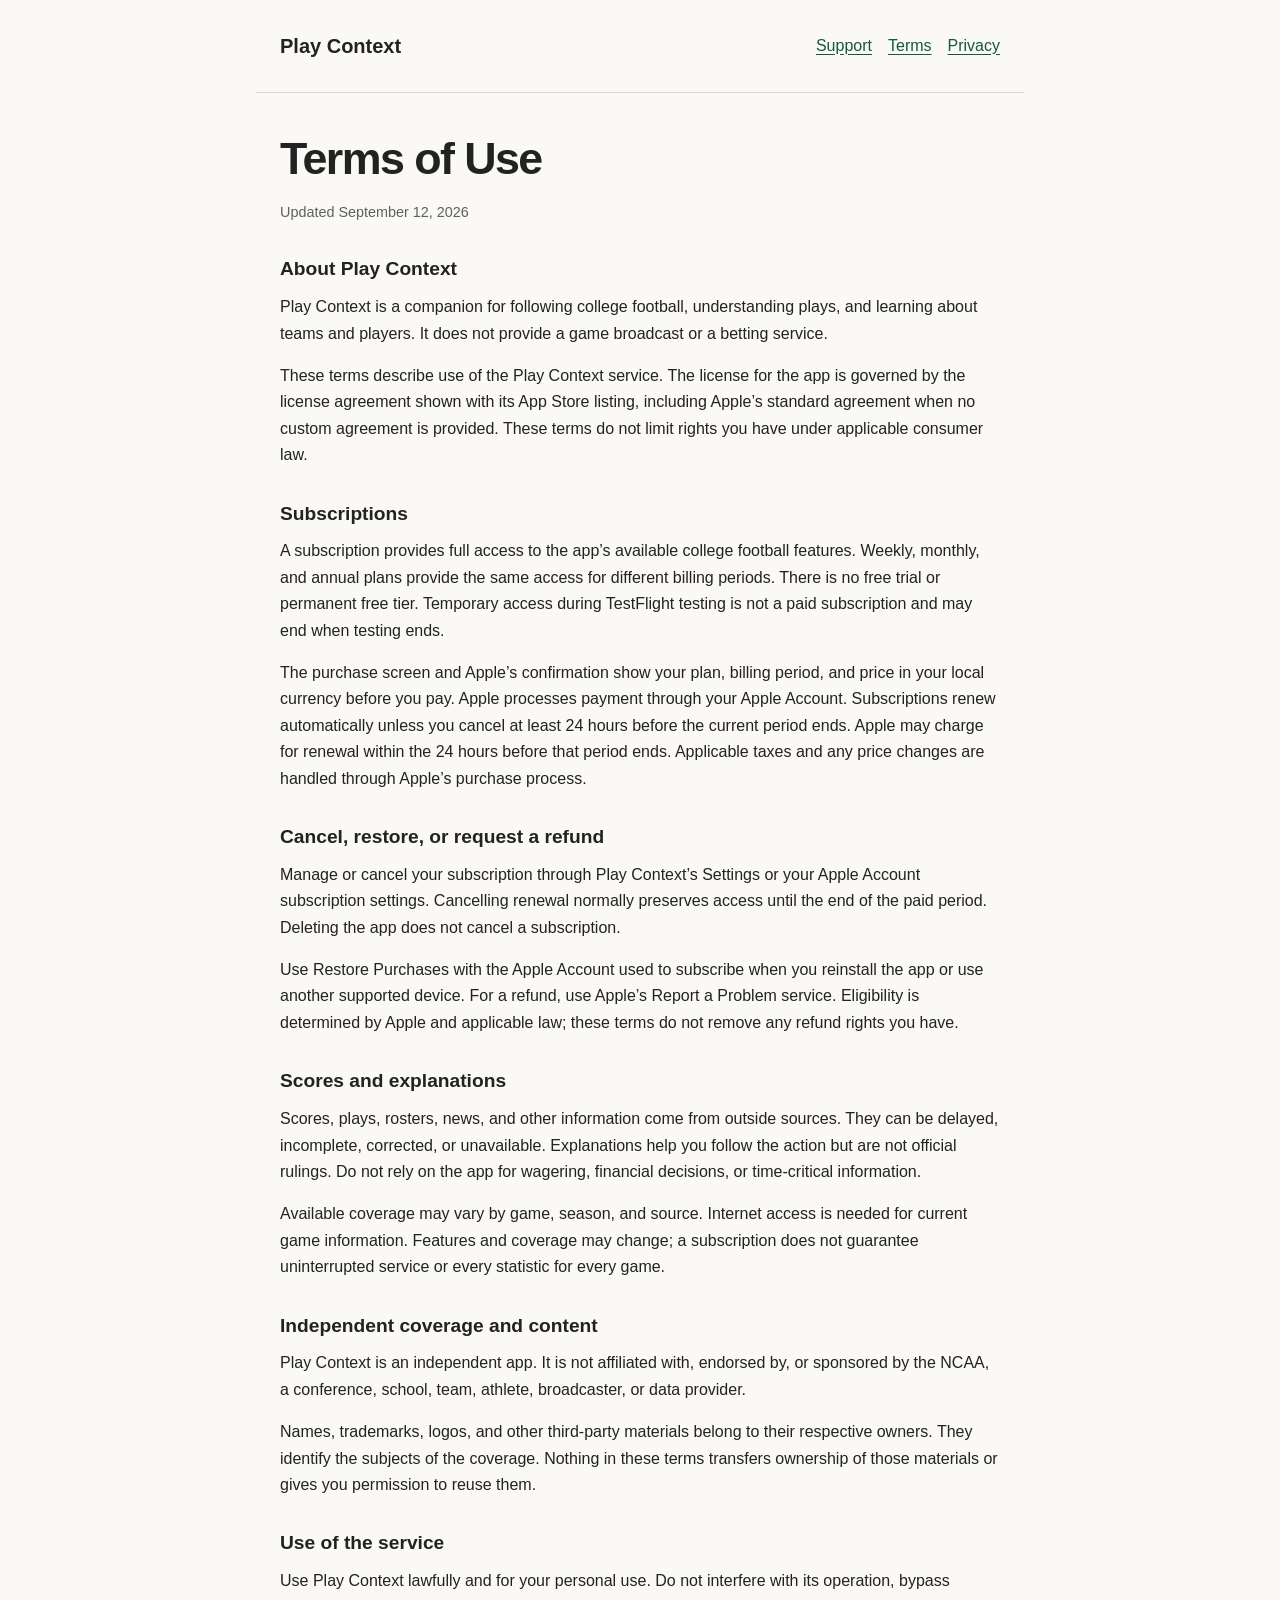
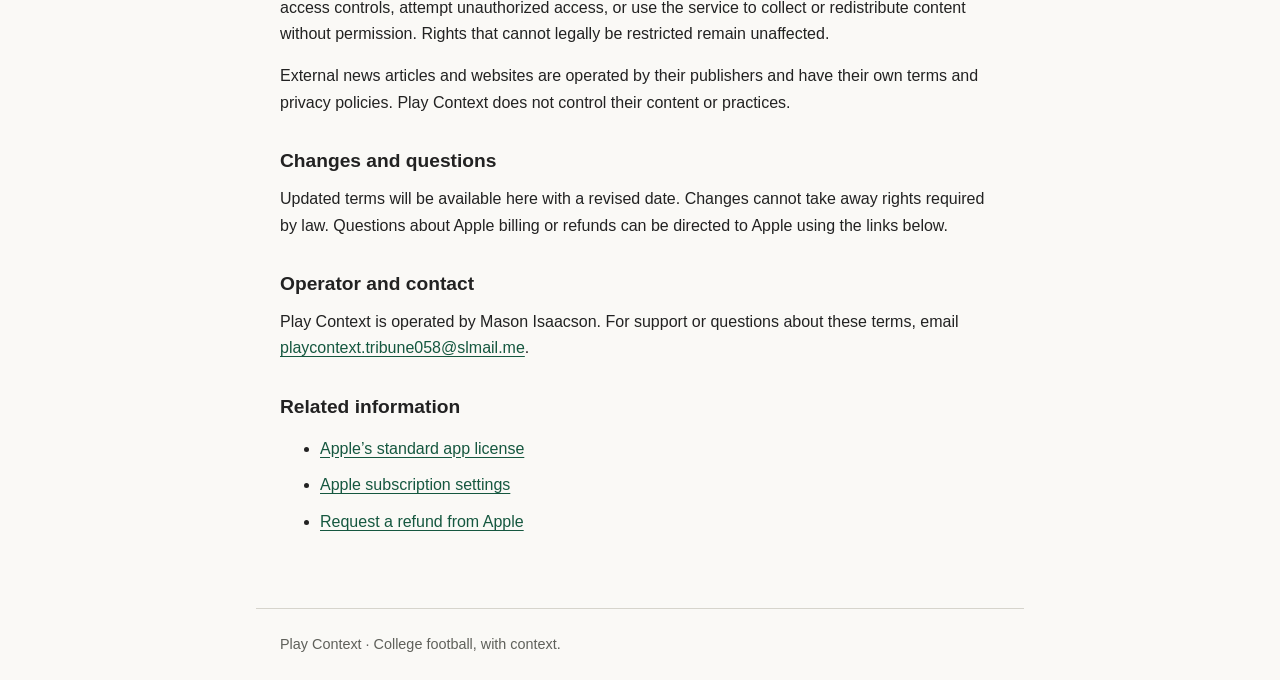
==== terms.html @ 9c214efd "Publish Play Context support and legal pages" ====
<!doctype html>
<html lang="en">
<head>
  <meta charset="utf-8">
  <meta name="viewport" content="width=device-width, initial-scale=1">
  <meta name="description" content="Terms of Use for Play Context, the college football companion.">
  <title>Terms of Use · Play Context</title>
  <link rel="stylesheet" href="styles.css">
</head>
<body>
  <a class="skip" href="#content">Skip to content</a>
  <header><a class="brand" href="index.html">Play Context</a>
    <nav aria-label="Main"><a href="index.html">Support</a><a href="terms.html">Terms</a><a href="privacy.html">Privacy</a></nav>
  </header>
  <main id="content">
    <h1>Terms of Use</h1>
    <p class="updated">Updated September 12, 2026</p>
    <section>
      <h2>About Play Context</h2>
      <p>Play Context is a companion for following college football, understanding plays, and learning about teams and players. It does not provide a game broadcast or a betting service.</p>
      <p>These terms describe use of the Play Context service. The license for the app is governed by the license agreement shown with its App Store listing, including Apple’s standard agreement when no custom agreement is provided. These terms do not limit rights you have under applicable consumer law.</p>
    </section>
    <section>
      <h2>Subscriptions</h2>
      <p>A subscription provides full access to the app’s available college football features. Weekly, monthly, and annual plans provide the same access for different billing periods. There is no free trial or permanent free tier. Temporary access during TestFlight testing is not a paid subscription and may end when testing ends.</p>
      <p>The purchase screen and Apple’s confirmation show your plan, billing period, and price in your local currency before you pay. Apple processes payment through your Apple Account. Subscriptions renew automatically unless you cancel at least 24 hours before the current period ends. Apple may charge for renewal within the 24 hours before that period ends. Applicable taxes and any price changes are handled through Apple’s purchase process.</p>
    </section>
    <section>
      <h2>Cancel, restore, or request a refund</h2>
      <p>Manage or cancel your subscription through Play Context’s Settings or your Apple Account subscription settings. Cancelling renewal normally preserves access until the end of the paid period. Deleting the app does not cancel a subscription.</p>
      <p>Use Restore Purchases with the Apple Account used to subscribe when you reinstall the app or use another supported device. For a refund, use Apple’s Report a Problem service. Eligibility is determined by Apple and applicable law; these terms do not remove any refund rights you have.</p>
    </section>
    <section>
      <h2>Scores and explanations</h2>
      <p>Scores, plays, rosters, news, and other information come from outside sources. They can be delayed, incomplete, corrected, or unavailable. Explanations help you follow the action but are not official rulings. Do not rely on the app for wagering, financial decisions, or time-critical information.</p>
      <p>Available coverage may vary by game, season, and source. Internet access is needed for current game information. Features and coverage may change; a subscription does not guarantee uninterrupted service or every statistic for every game.</p>
    </section>
    <section>
      <h2>Independent coverage and content</h2>
      <p>Play Context is an independent app. It is not affiliated with, endorsed by, or sponsored by the NCAA, a conference, school, team, athlete, broadcaster, or data provider.</p>
      <p>Names, trademarks, logos, and other third-party materials belong to their respective owners. They identify the subjects of the coverage. Nothing in these terms transfers ownership of those materials or gives you permission to reuse them.</p>
    </section>
    <section>
      <h2>Use of the service</h2>
      <p>Use Play Context lawfully and for your personal use. Do not interfere with its operation, bypass access controls, attempt unauthorized access, or use the service to collect or redistribute content without permission. Rights that cannot legally be restricted remain unaffected.</p>
      <p>External news articles and websites are operated by their publishers and have their own terms and privacy policies. Play Context does not control their content or practices.</p>
    </section>
    <section>
      <h2>Changes and questions</h2>
      <p>Updated terms will be available here with a revised date. Changes cannot take away rights required by law. Questions about Apple billing or refunds can be directed to Apple using the links below.</p>
    </section>
    <section>
      <h2>Operator and contact</h2>
      <p>Play Context is operated by Mason Isaacson. For support or questions about these terms, email <a href="mailto:playcontext.tribune058@slmail.me">playcontext.tribune058@slmail.me</a>.</p>
    </section>
    <section><h2>Related information</h2><ul>
      <li><a href="https://www.apple.com/legal/internet-services/itunes/dev/stdeula/">Apple’s standard app license</a></li>
      <li><a href="https://apps.apple.com/account/subscriptions">Apple subscription settings</a></li>
      <li><a href="https://reportaproblem.apple.com/">Request a refund from Apple</a></li>
    </ul></section>
  </main>
  <footer>Play Context · College football, with context.</footer>
</body>
</html>
---- styles.css ----
:root { color-scheme: light dark; font-family: -apple-system, BlinkMacSystemFont, "Segoe UI", sans-serif; line-height: 1.65; color: #222; background: #faf9f6; }
* { box-sizing: border-box; }
body { margin: 0; overflow-wrap: anywhere; }
header, main, footer { max-width: 48rem; margin: auto; padding: 1.5rem; }
header { display: flex; flex-wrap: wrap; gap: 1rem 2rem; align-items: center; justify-content: space-between; border-bottom: 1px solid #d6d4cc; }
a { color: #15573f; text-underline-offset: .2em; }
a:focus-visible { outline: 3px solid #986414; outline-offset: 4px; }
nav { display: flex; flex-wrap: wrap; gap: 1rem; }
nav a { display: inline-flex; align-items: center; min-height: 44px; }
.brand { font-weight: 750; font-size: 1.25rem; color: inherit; text-decoration: none; }
h1 { font-size: clamp(2rem, 6vw, 2.8rem); line-height: 1.15; letter-spacing: -.035em; margin: 1rem 0; }
h2 { font-size: 1.2rem; line-height: 1.35; margin: 0 0 .75rem; }
p { margin: 0 0 1rem; }
section { margin-top: 2rem; }
.updated, footer { color: #5f605a; font-size: .9rem; }
footer { border-top: 1px solid #d6d4cc; margin-top: 2rem; }
li { margin-block: .65rem; }
.skip { position: absolute; top: -10rem; left: 1rem; padding: .75rem; background: #faf9f6; z-index: 1; }
.skip:focus { top: 1rem; }
@media (prefers-color-scheme: dark) {
  :root { color: #eae9e5; background: #171918; }
  a { color: #a3d7bb; }
  header, footer { border-color: #444842; }
  .updated, footer { color: #b1b5ae; }
  .skip { background: #171918; }
}
@media print {
  :root { color: #000; background: #fff; }
  header, footer, .skip { display: none; }
  main { max-width: none; padding: 0; }
  h2 { break-after: avoid; }
}
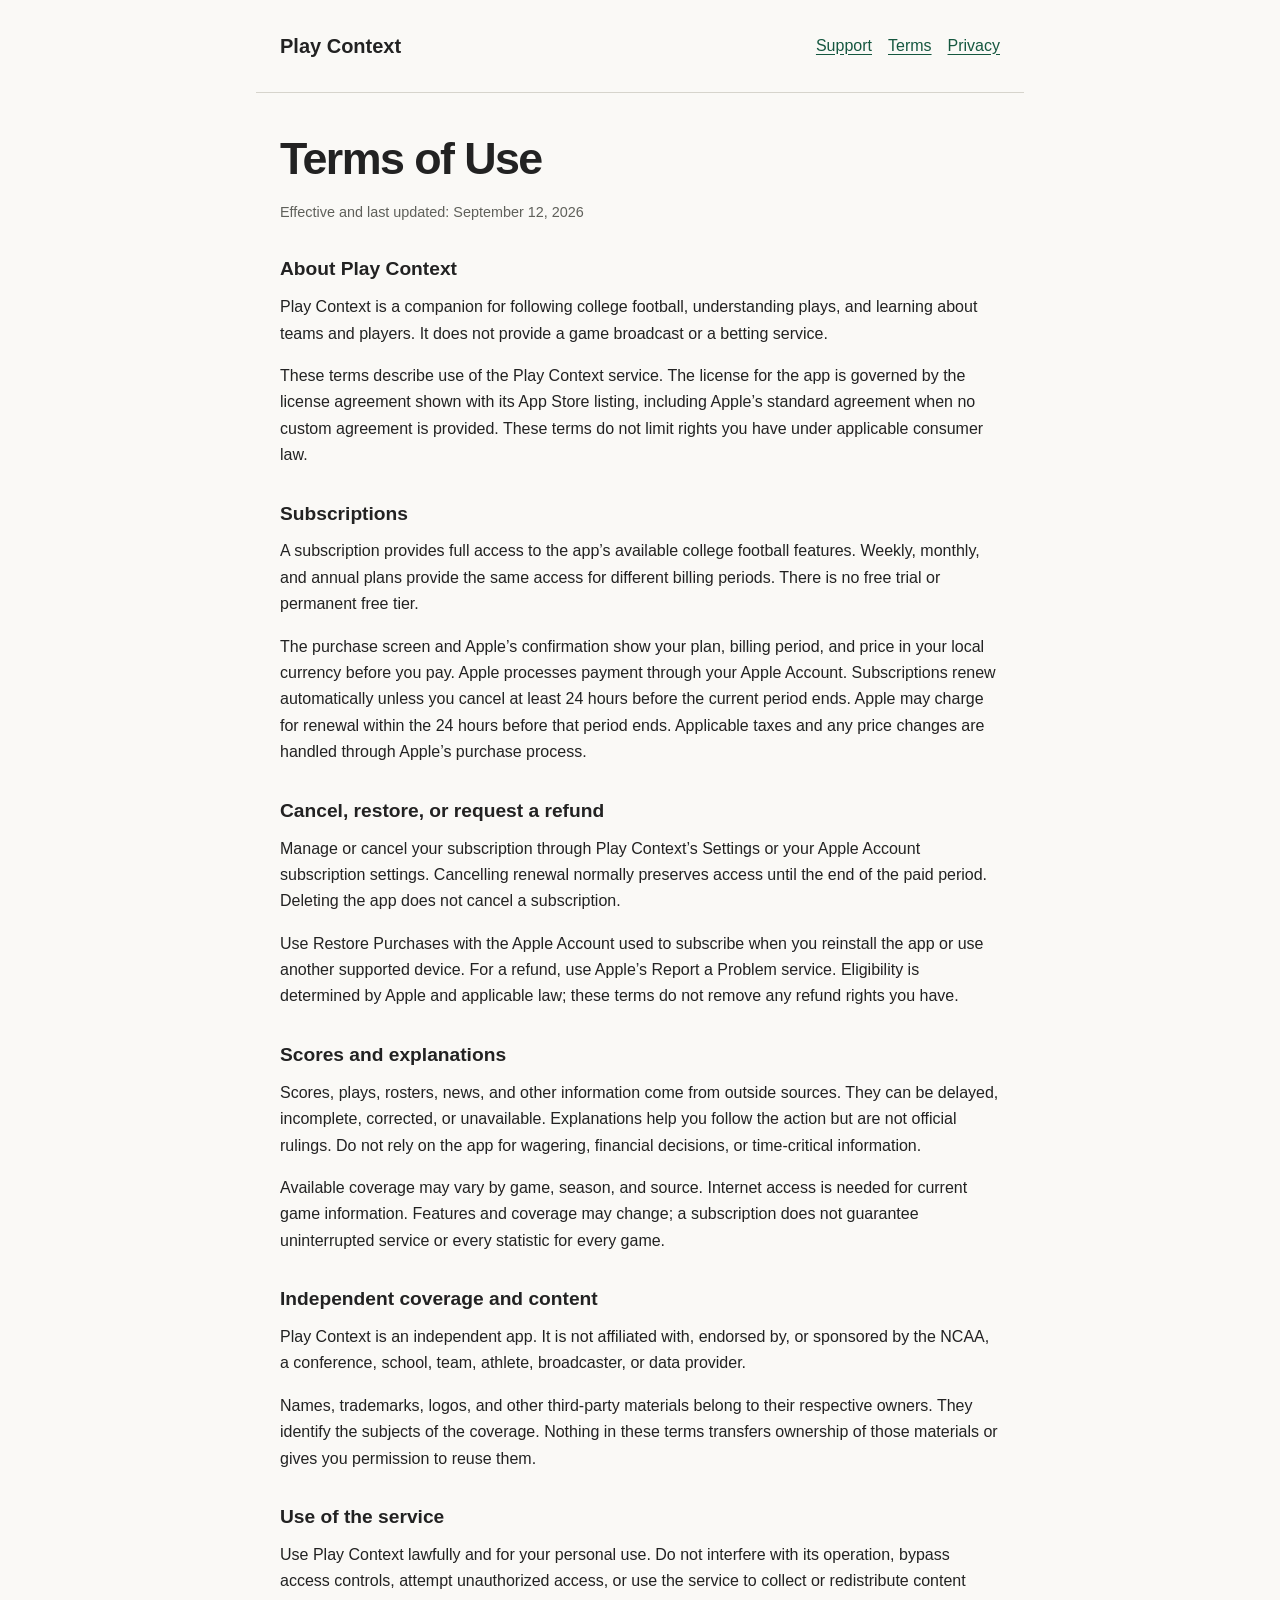
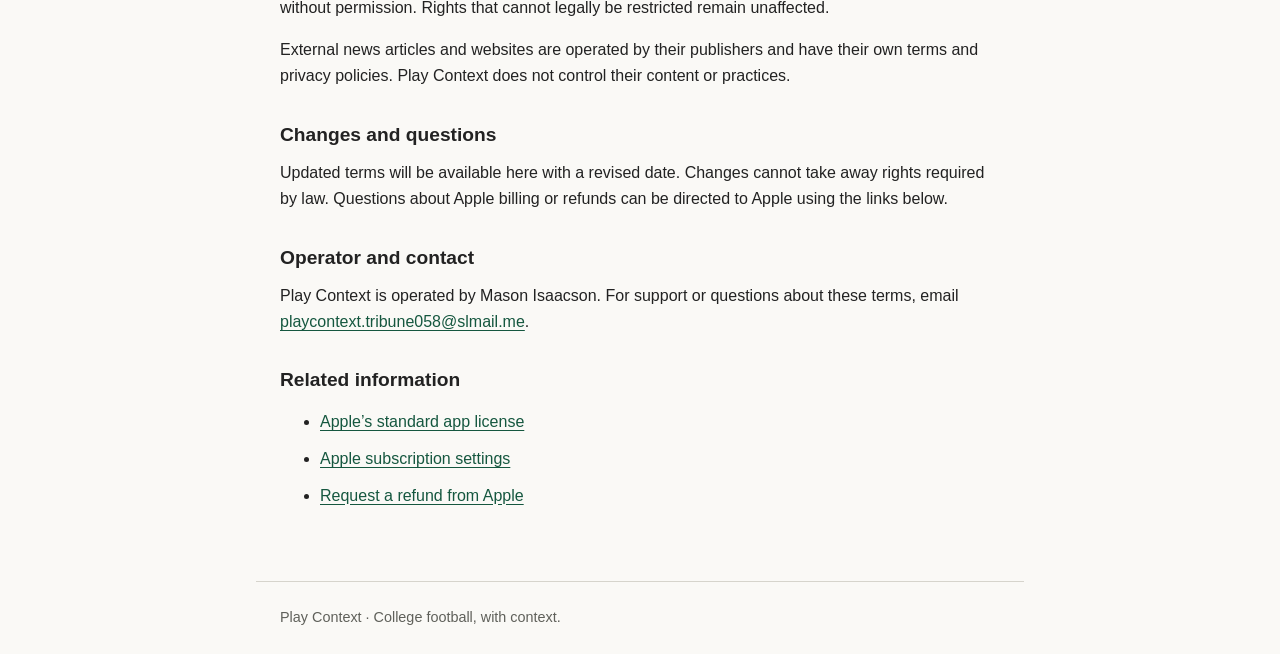
==== commit 18dccdff: "Clarify policy dates, identifiers, and third-party tracking" ====
--- a/terms.html
+++ b/terms.html
@@ -14,7 +14,7 @@
   </header>
   <main id="content">
     <h1>Terms of Use</h1>
-    <p class="updated">Updated September 12, 2026</p>
+    <p class="updated">Effective and last updated: September 12, 2026</p>
     <section>
       <h2>About Play Context</h2>
       <p>Play Context is a companion for following college football, understanding plays, and learning about teams and players. It does not provide a game broadcast or a betting service.</p>
@@ -22,7 +22,7 @@
     </section>
     <section>
       <h2>Subscriptions</h2>
-      <p>A subscription provides full access to the app’s available college football features. Weekly, monthly, and annual plans provide the same access for different billing periods. There is no free trial or permanent free tier. Temporary access during TestFlight testing is not a paid subscription and may end when testing ends.</p>
+      <p>A subscription provides full access to the app’s available college football features. Weekly, monthly, and annual plans provide the same access for different billing periods. There is no free trial or permanent free tier.</p>
       <p>The purchase screen and Apple’s confirmation show your plan, billing period, and price in your local currency before you pay. Apple processes payment through your Apple Account. Subscriptions renew automatically unless you cancel at least 24 hours before the current period ends. Apple may charge for renewal within the 24 hours before that period ends. Applicable taxes and any price changes are handled through Apple’s purchase process.</p>
     </section>
     <section>
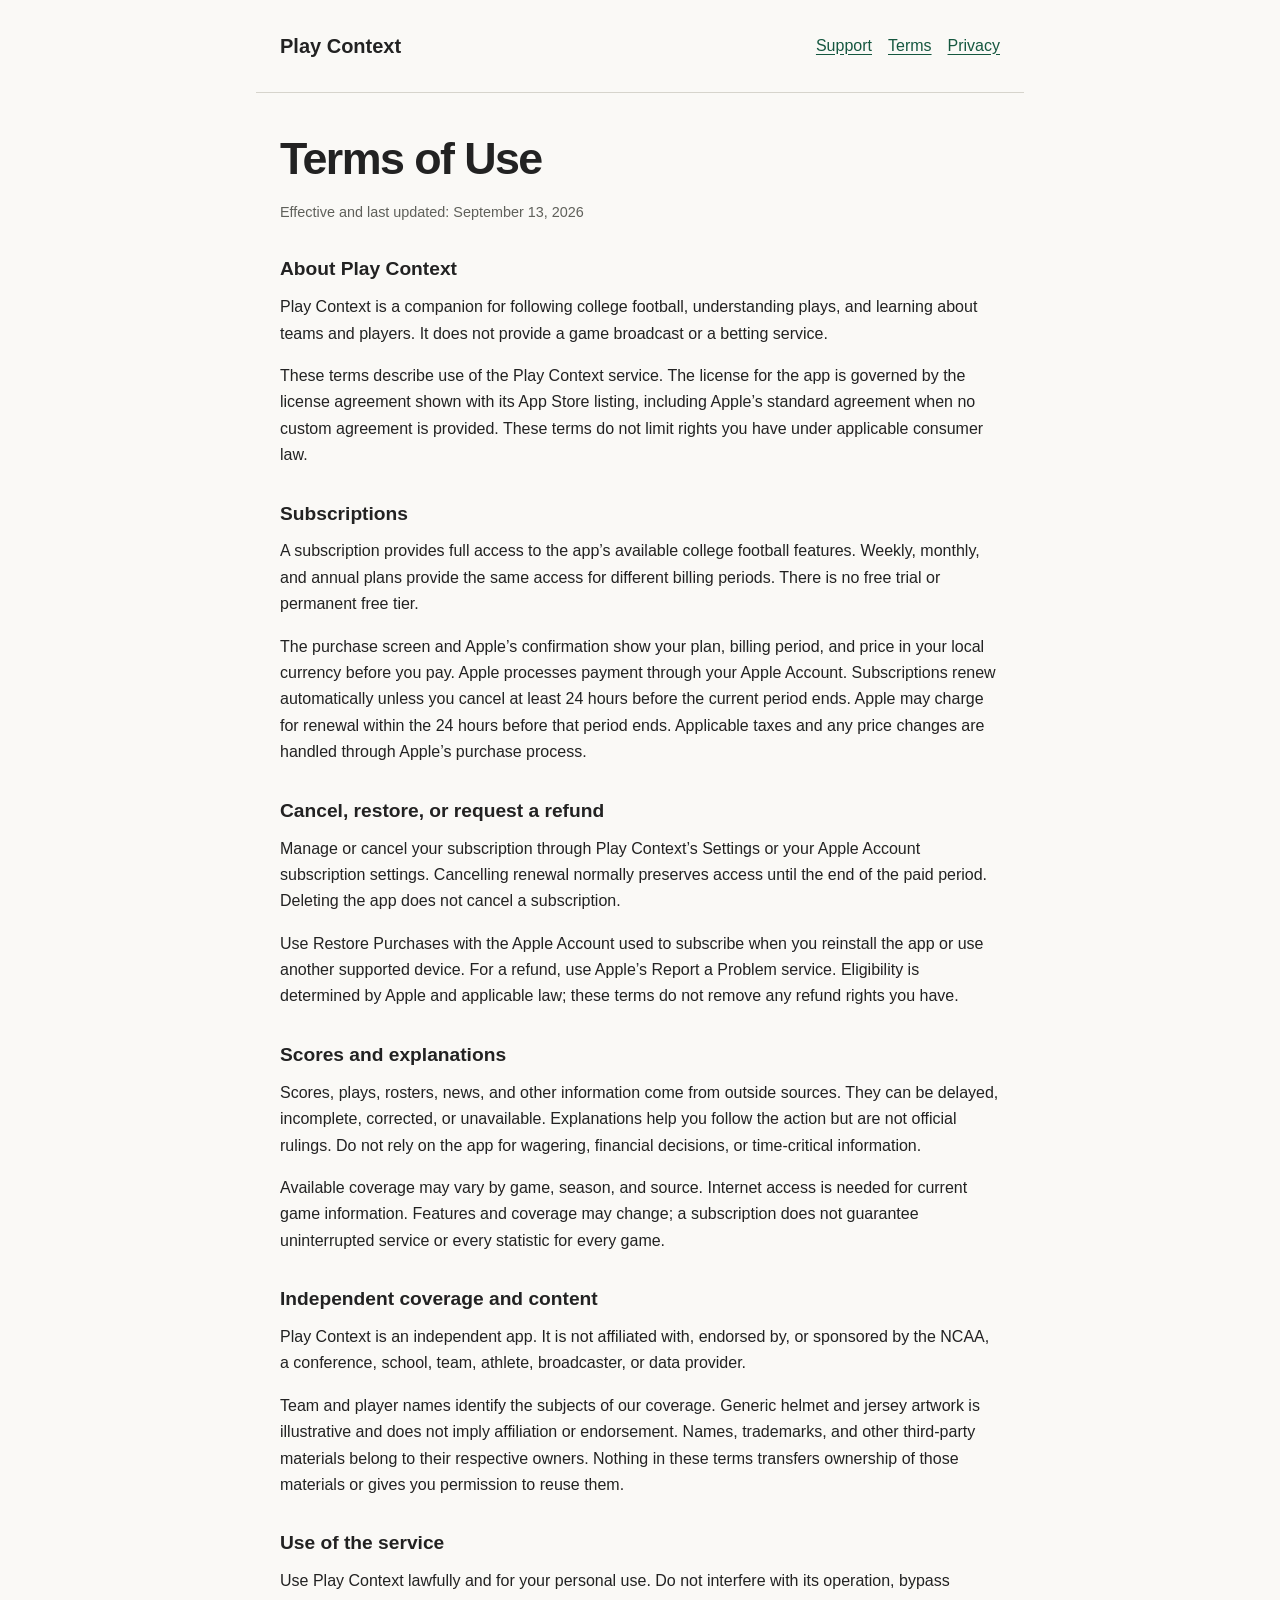
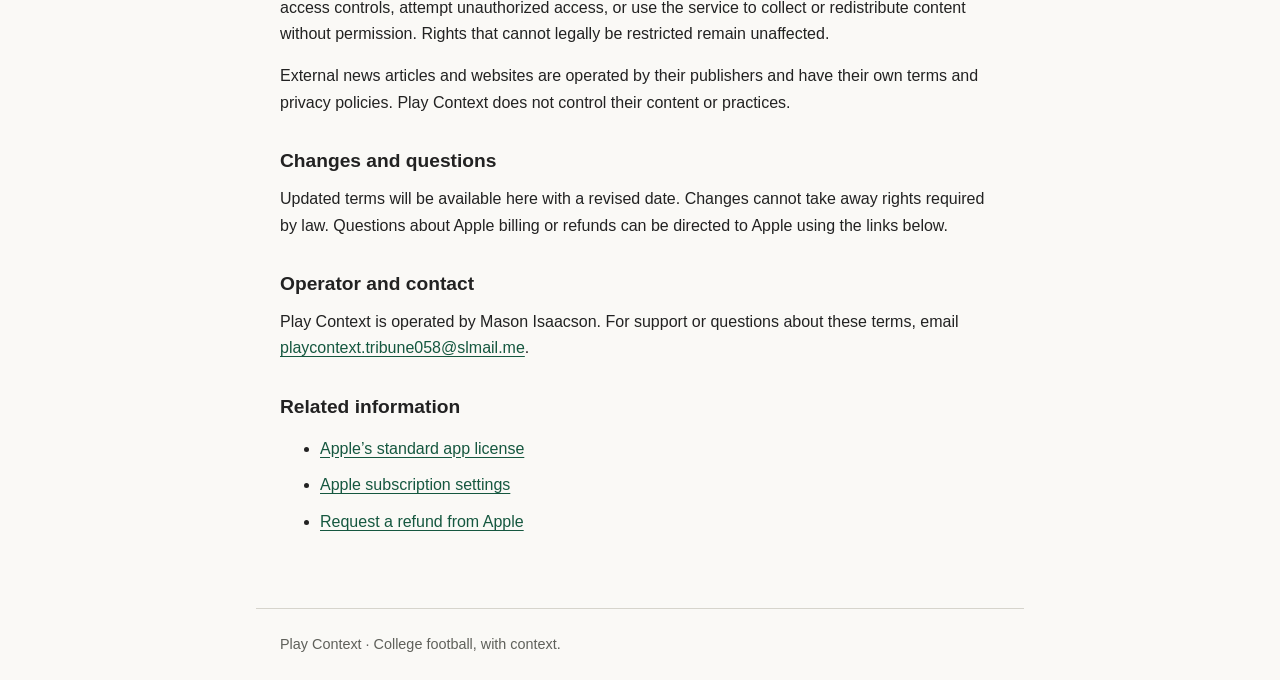
==== commit edaeb7e2: "Update legal pages for generic team artwork" ====
--- a/terms.html
+++ b/terms.html
@@ -14,7 +14,7 @@
   </header>
   <main id="content">
     <h1>Terms of Use</h1>
-    <p class="updated">Effective and last updated: September 12, 2026</p>
+    <p class="updated">Effective and last updated: September 13, 2026</p>
     <section>
       <h2>About Play Context</h2>
       <p>Play Context is a companion for following college football, understanding plays, and learning about teams and players. It does not provide a game broadcast or a betting service.</p>
@@ -38,7 +38,7 @@
     <section>
       <h2>Independent coverage and content</h2>
       <p>Play Context is an independent app. It is not affiliated with, endorsed by, or sponsored by the NCAA, a conference, school, team, athlete, broadcaster, or data provider.</p>
-      <p>Names, trademarks, logos, and other third-party materials belong to their respective owners. They identify the subjects of the coverage. Nothing in these terms transfers ownership of those materials or gives you permission to reuse them.</p>
+      <p>Team and player names identify the subjects of our coverage. Generic helmet and jersey artwork is illustrative and does not imply affiliation or endorsement. Names, trademarks, and other third-party materials belong to their respective owners. Nothing in these terms transfers ownership of those materials or gives you permission to reuse them.</p>
     </section>
     <section>
       <h2>Use of the service</h2>
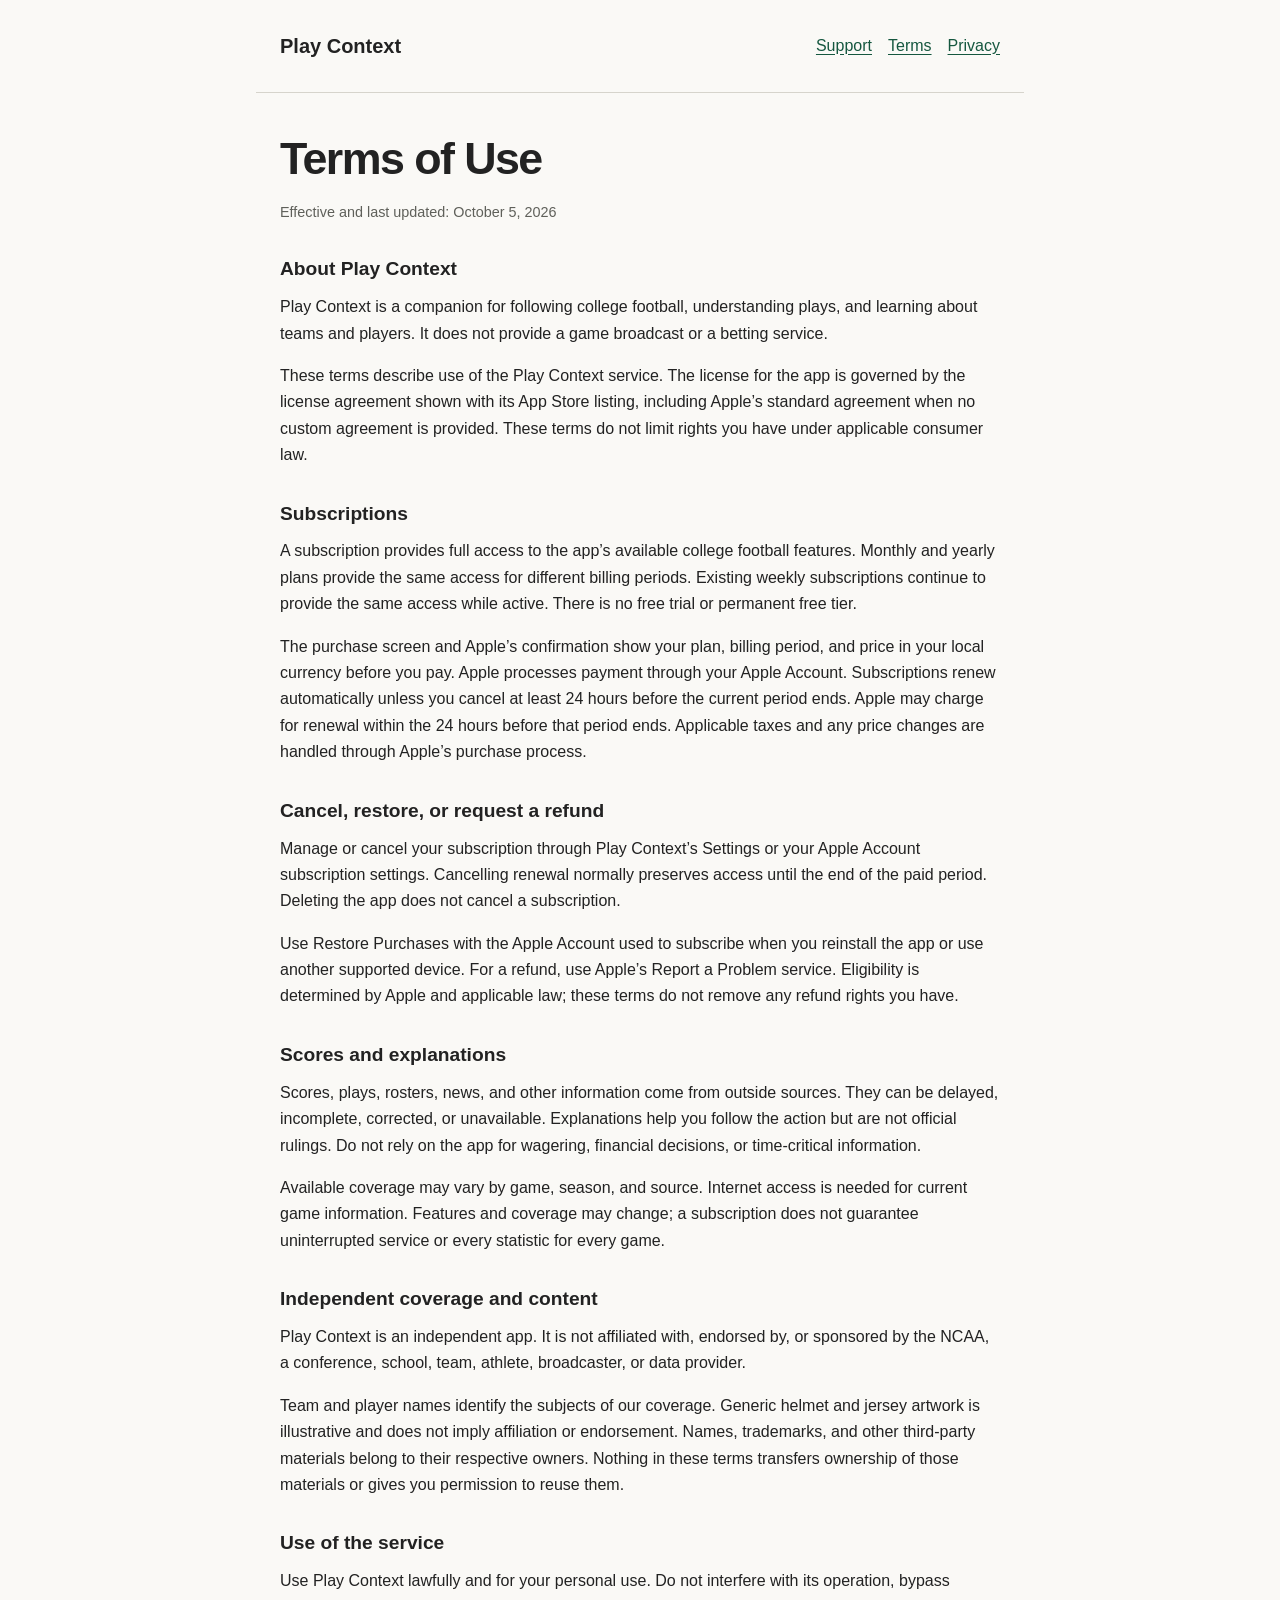
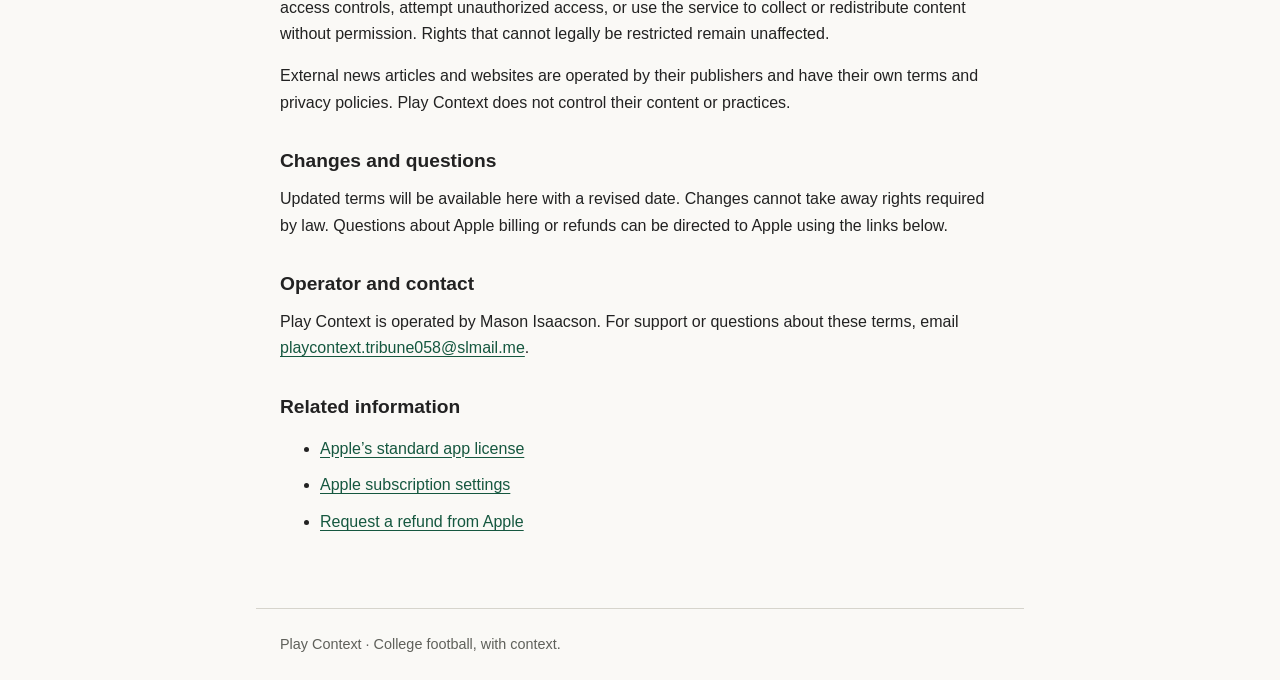
==== commit 57569080: "Update Terms for monthly and yearly subscriptions" ====
--- a/terms.html
+++ b/terms.html
@@ -14,7 +14,7 @@
   </header>
   <main id="content">
     <h1>Terms of Use</h1>
-    <p class="updated">Effective and last updated: September 13, 2026</p>
+    <p class="updated">Effective and last updated: October 5, 2026</p>
     <section>
       <h2>About Play Context</h2>
       <p>Play Context is a companion for following college football, understanding plays, and learning about teams and players. It does not provide a game broadcast or a betting service.</p>
@@ -22,7 +22,7 @@
     </section>
     <section>
       <h2>Subscriptions</h2>
-      <p>A subscription provides full access to the app’s available college football features. Weekly, monthly, and annual plans provide the same access for different billing periods. There is no free trial or permanent free tier.</p>
+      <p>A subscription provides full access to the app’s available college football features. Monthly and yearly plans provide the same access for different billing periods. Existing weekly subscriptions continue to provide the same access while active. There is no free trial or permanent free tier.</p>
       <p>The purchase screen and Apple’s confirmation show your plan, billing period, and price in your local currency before you pay. Apple processes payment through your Apple Account. Subscriptions renew automatically unless you cancel at least 24 hours before the current period ends. Apple may charge for renewal within the 24 hours before that period ends. Applicable taxes and any price changes are handled through Apple’s purchase process.</p>
     </section>
     <section>
